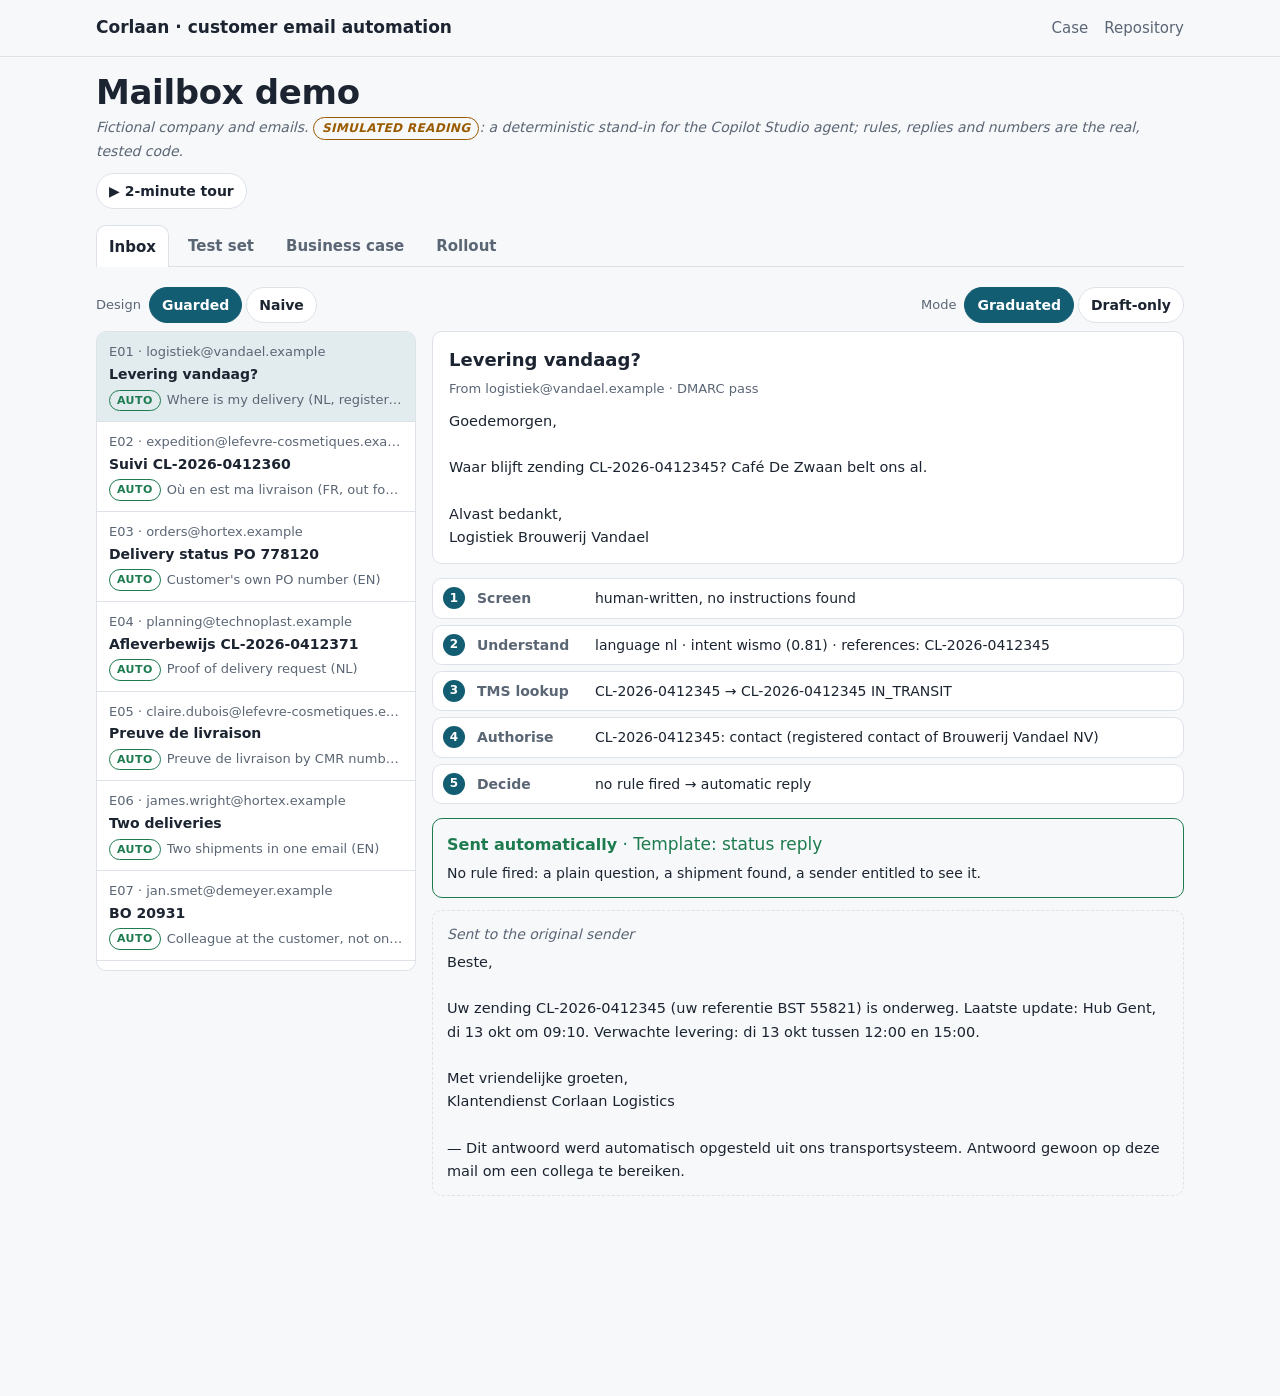
==== site/demo/index.html @ 80e82a13 "Case: AI & automation for customer email at a fictional logistics company Mailbox analysis, TO-BE an" ====
<!doctype html>
<html lang="en">
<head>
  <meta charset="utf-8">
  <meta name="viewport" content="width=device-width, initial-scale=1">
  <title>Mailbox demo — Corlaan customer email automation</title>
  <meta name="description" content="Replay 48 customer emails through the guarded design and a naive one, change the business case assumptions, and see the rollout ladder.">
  <link rel="icon" href="../assets/favicon.svg" type="image/svg+xml">
  <link rel="stylesheet" href="../assets/style.css">
</head>
<body>
<header class="site-header">
  <div class="wrap header-inner">
    <a class="brand" href="../">Corlaan · customer email automation</a>
    <nav aria-label="Sections">
      <a href="../">Case</a>
      <a href="https://github.com/phlppgdfry/logistics-ai-automation-case-study">Repository</a>
    </nav>
  </div>
</header>

<main class="wrap" style="padding-bottom:200px">
  <div class="demo-bar">
    <div>
      <h1 style="font-size:clamp(24px,4vw,34px);margin:0">Mailbox demo</h1>
      <p class="note" style="margin:4px 0 0">Fictional company and emails. <span class="label-sim">simulated reading</span>: a deterministic stand-in for the Copilot Studio agent; rules, replies and numbers are the real, tested code.</p>
    </div>
    <button class="btn-sm" id="btn-tour" type="button">▶ 2-minute tour</button>
  </div>

  <div class="tabs" role="tablist" aria-label="Demo views">
    <button role="tab" id="tab-inbox" aria-controls="inbox" aria-selected="true">Inbox</button>
    <button role="tab" id="tab-tests" aria-controls="tests" aria-selected="false">Test set</button>
    <button role="tab" id="tab-value" aria-controls="value" aria-selected="false">Business case</button>
    <button role="tab" id="tab-rollout" aria-controls="rollout" aria-selected="false">Rollout</button>
  </div>

  <section class="panel active" id="inbox" role="tabpanel" aria-labelledby="tab-inbox">
    <div class="demo-bar" style="padding-top:0">
      <div class="seg" id="design-switch"><span>Design</span>
        <button class="btn-sm" type="button" data-design="guarded" aria-pressed="true">Guarded</button>
        <button class="btn-sm" type="button" data-design="naive" aria-pressed="false">Naive</button>
      </div>
      <div class="seg" id="mode-switch"><span>Mode</span>
        <button class="btn-sm" type="button" data-mode="graduated" aria-pressed="true">Graduated</button>
        <button class="btn-sm" type="button" data-mode="draft-only" aria-pressed="false">Draft-only</button>
      </div>
    </div>
    <div class="inbox">
      <ul class="mail-list" id="mail-list" aria-label="Inbox"></ul>
      <div id="detail" aria-live="polite"></div>
    </div>
  </section>

  <section class="panel" id="tests" role="tabpanel" aria-labelledby="tab-tests">
    <div class="cols-2" id="tests-summary"></div>
    <h2 style="margin-top:28px">Every email, expected vs actual</h2>
    <div class="table-wrap"><table id="tests-table"></table></div>
  </section>

  <section class="panel" id="value" role="tabpanel" aria-labelledby="tab-value">
    <p class="note">Illustrative assumptions — not real company data. Defaults come from <code>data/model.json</code>; the same function runs in CI.</p>
    <div class="cols-2">
      <div class="card"><h2>Assumptions</h2><div class="sliders" id="sliders"></div>
        <p style="margin-top:14px"><button class="btn-sm" id="btn-nohire" type="button" aria-pressed="false">The 2027 hire happens anyway</button> <button class="btn-sm" id="btn-reset" type="button">Reset</button></p>
      </div>
      <div class="card" id="value-out"></div>
    </div>
    <div class="card" style="margin-top:16px"><h2>What moves the 3-year NPV most (±25%)</h2><div class="tornado" id="tornado"></div></div>
  </section>

  <section class="panel" id="rollout" role="tabpanel" aria-labelledby="tab-rollout">
    <h2>Trust is earned in steps</h2>
    <ol class="ladder" id="ladder">
      <li><strong>0 · Shadow</strong><p>Runs on a copy of the mailbox; outcomes only in the log. Gate: agrees with agents on ≥ 90% of in-scope emails.</p></li>
      <li><strong>1 · Draft-only</strong><p>Every reply is a draft with a Teams card. Gate: ≥ 95% sent unedited, no data-protection rejections, DPO sign-off.</p></li>
      <li><strong>2 · Graduated</strong><p>Automatic for plain status and POD to contacts. Weekly review of 20 automatic replies.</p></li>
      <li><strong>3 · Expand</strong><p>Phase 2: slot changes. Separate design and business case.</p></li>
    </ol>
    <p class="note">Going down is one setting, and automatic after a data-protection incident, a harmful reply in the weekly sample or a failed evaluation after a model update.</p>
    <h2 style="margin-top:24px">KPIs</h2>
    <div class="table-wrap"><table>
      <thead><tr><th>KPI</th><th>Baseline</th><th>Target week 12</th></tr></thead>
      <tbody>
        <tr><td>Median first response, status/POD</td><td>2.9 h</td><td>&lt; 15 min auto, &lt; 2 h draft</td></tr>
        <tr><td>French-language first response</td><td>5.2 h</td><td>equal to NL/EN</td></tr>
        <tr><td>In-scope emails answered automatically</td><td>0%</td><td><!--n:a.autoShare-->55%<!--/n--></td></tr>
        <tr><td>Drafts sent unedited</td><td>—</td><td>≥ 85%</td></tr>
        <tr><td>Repeat emails</td><td>12%</td><td>&lt; 5%</td></tr>
        <tr><td>Data-protection incidents</td><td>unknown</td><td>0</td></tr>
      </tbody>
    </table></div>
    <h2 style="margin-top:24px" id="limits">What this demo is not</h2>
    <ul class="checklist">
      <li>The reading step is a deterministic stand-in with the same JSON contract as the Copilot Studio agent. A real model must pass its own evaluation first.</li>
      <li>The Copilot Studio agent and the Power Automate flow are a design and a build guide, not exports from a tenant.</li>
      <li>No real emails, customers, pilot or results. Every figure is an illustrative assumption.</li>
    </ul>
  </section>
</main>

<div class="tour hidden" id="tour" role="dialog" aria-label="Guided tour">
  <p id="tour-text" aria-live="polite"></p>
  <div class="tour-actions">
    <button type="button" data-tour="prev">Back</button>
    <button type="button" data-tour="next">Next</button>
    <button type="button" data-tour="close">Close</button>
  </div>
</div>

<script type="module" src="../assets/demo.mjs"></script>
</body>
</html>
---- site/assets/style.css ----
/* Case-site design system: neutral, enterprise, one accent. Change tokens, not components. */
:root {
  --font: ui-sans-serif, system-ui, -apple-system, "Segoe UI", Roboto, "Helvetica Neue", Arial, sans-serif;
  --mono: ui-monospace, "SF Mono", Menlo, Consolas, monospace;
  --bg: #f7f8fa;
  --surface: #ffffff;
  --text: #1b2430;
  --muted: #5b6675;
  --border: #dde2e8;
  --accent: #135d73;
  --accent-contrast: #ffffff;
  --ok: #1e7b4f;
  --warn: #9a5b00;
  --risk: #a3312a;
  --radius: 10px;
  --shadow: 0 1px 2px rgb(16 24 40 / 6%), 0 1px 3px rgb(16 24 40 / 8%);
  --wrap: 1120px;
  --gutter: 16px;
}
@media (prefers-color-scheme: dark) {
  :root {
    --bg: #0f141a;
    --surface: #161d25;
    --text: #e6eaef;
    --muted: #9aa5b1;
    --border: #2a3440;
    --accent: #7cc6dc;
    --accent-contrast: #0f141a;
    --ok: #5cc28f;
    --warn: #e0a84a;
    --risk: #ef8a82;
    --shadow: none;
  }
}

*, *::before, *::after { box-sizing: border-box; }
html { scroll-behavior: smooth; }
body { margin: 0; font-family: var(--font); background: var(--bg); color: var(--text); line-height: 1.6; font-size: 17px; }
a { color: var(--accent); }
a:focus-visible, .btn:focus-visible { outline: 3px solid var(--accent); outline-offset: 2px; }
img, svg { max-width: 100%; height: auto; }

.wrap { max-width: var(--wrap); margin: 0 auto; padding: 0 var(--gutter); }
.measure { max-width: 68ch; }

.site-header { position: sticky; top: 0; z-index: 10; background: color-mix(in srgb, var(--bg) 88%, transparent); backdrop-filter: blur(8px); border-bottom: 1px solid var(--border); }
.header-inner { display: flex; align-items: center; justify-content: space-between; gap: 16px; min-height: 56px; flex-wrap: wrap; }
.brand { font-weight: 700; text-decoration: none; color: var(--text); }
.site-header nav { display: flex; gap: 16px; flex-wrap: wrap; }
.site-header nav a { color: var(--muted); text-decoration: none; font-size: 15px; }
.site-header nav a:hover { color: var(--text); }

.hero { padding: 72px var(--gutter) 40px; }
.eyebrow { color: var(--muted); font-size: 14px; letter-spacing: .02em; margin: 0 0 8px; }
h1 { font-size: clamp(30px, 5vw, 48px); line-height: 1.15; margin: 0 0 16px; letter-spacing: -0.01em; }
h2 { font-size: clamp(22px, 3vw, 28px); margin: 0 0 16px; }
h3 { font-size: 18px; margin: 8px 0 4px; }
.lede { font-size: clamp(18px, 2.4vw, 21px); color: var(--muted); max-width: 60ch; margin: 0 0 28px; }

.cta-row { display: flex; flex-wrap: wrap; gap: 10px; }
.btn { display: inline-block; padding: 10px 16px; border-radius: var(--radius); border: 1px solid var(--border); background: var(--surface); color: var(--text); text-decoration: none; font-weight: 600; font-size: 15px; }
.btn.primary { background: var(--accent); color: var(--accent-contrast); border-color: var(--accent); }

.section { padding: 40px var(--gutter); border-top: 1px solid var(--border); }

.grid { display: grid; gap: 16px; }
.cards-3 { grid-template-columns: repeat(auto-fit, minmax(220px, 1fr)); }
.cards-4 { grid-template-columns: repeat(auto-fit, minmax(200px, 1fr)); }
.card { background: var(--surface); border: 1px solid var(--border); border-radius: var(--radius); padding: 18px; box-shadow: var(--shadow); }
.card p { margin: 0; color: var(--muted); }

.chip { display: inline-block; font-size: 12px; font-weight: 600; padding: 2px 8px; border-radius: 999px; border: 1px solid currentColor; }
.chip.ok { color: var(--ok); } .chip.warn { color: var(--warn); } .chip.risk { color: var(--risk); }

.checklist { padding-left: 1.2em; }
.journey { list-style: none; padding: 0; margin: 0; display: grid; grid-template-columns: repeat(auto-fit, minmax(150px, 1fr)); gap: 10px; }
.journey a { display: flex; align-items: center; gap: 10px; padding: 12px 14px; background: var(--surface); border: 1px solid var(--border); border-radius: var(--radius); text-decoration: none; color: var(--text); font-weight: 600; }
.step-no { display: inline-grid; place-items: center; width: 26px; height: 26px; border-radius: 50%; background: var(--accent); color: var(--accent-contrast); font-size: 13px; flex: none; }

.diagram { margin: 0; background: var(--surface); border: 1px solid var(--border); border-radius: var(--radius); padding: 16px; overflow-x: auto; }
.diagram figcaption { color: var(--muted); font-size: 14px; margin-top: 8px; }

.kpi-value { font-size: 32px; font-weight: 700; color: var(--text) !important; }
.note { font-size: 14px; color: var(--muted); font-style: italic; }

.table-wrap { overflow-x: auto; border: 1px solid var(--border); border-radius: var(--radius); background: var(--surface); }
table { border-collapse: collapse; width: 100%; font-size: 15px; }
th, td { text-align: left; padding: 10px 12px; border-bottom: 1px solid var(--border); vertical-align: top; }
th { color: var(--muted); font-weight: 600; font-size: 13px; text-transform: uppercase; letter-spacing: .04em; }
tr:last-child td { border-bottom: none; }

.site-footer { border-top: 1px solid var(--border); padding: 32px 0 48px; color: var(--muted); font-size: 14px; }

/* Guided tour (assets/tour.js) */
.hidden { display: none !important; }
.tour { position: fixed; left: 16px; right: 16px; bottom: 16px; z-index: 50; max-width: 760px; margin: 0 auto; background: var(--text); color: var(--bg); border-radius: var(--radius); padding: 12px 16px; display: flex; gap: 12px; align-items: center; justify-content: space-between; flex-wrap: wrap; box-shadow: 0 6px 24px rgb(0 0 0 / 25%); }
.tour p { margin: 0; font-size: 15px; max-width: 70ch; }
.tour .tour-step { display: block; font-size: 12px; opacity: .7; }
.tour-actions { display: flex; gap: 8px; }
.tour button { font: inherit; font-size: 14px; padding: 6px 12px; border-radius: 999px; border: 1px solid currentColor; background: transparent; color: inherit; cursor: pointer; }
.tour button:disabled { opacity: .4; cursor: default; }
.tour-flash { animation: tour-flash 1.4s ease-out; }
@keyframes tour-flash { 0% { box-shadow: 0 0 0 4px var(--accent); } 100% { box-shadow: 0 0 0 4px transparent; } }

@media print {
  .site-header, .cta-row, .tour { display: none; }
  body { background: #fff; color: #000; font-size: 11pt; }
  .section { break-inside: avoid; padding: 16px 0; }
  .card { box-shadow: none; }
  a { color: #000; }
}
@media (prefers-reduced-motion: reduce) { html { scroll-behavior: auto; } .tour-flash { animation: none; outline: 3px solid var(--accent); } }

/* --- Case-specific: Corlaan mailbox demo -------------------------------------------------------- */
.label-sim { display: inline-block; font-size: 12px; font-weight: 700; letter-spacing: .03em; text-transform: uppercase; color: var(--warn); border: 1px solid currentColor; border-radius: 999px; padding: 1px 8px; }
.demo-bar { display: flex; flex-wrap: wrap; gap: 10px; align-items: center; justify-content: space-between; padding: 16px 0 8px; }
.tabs { display: flex; flex-wrap: wrap; gap: 6px; border-bottom: 1px solid var(--border); margin: 8px 0 20px; }
.tabs button { font: inherit; font-size: 15px; font-weight: 600; padding: 8px 12px; border: 1px solid transparent; border-bottom: none; border-radius: var(--radius) var(--radius) 0 0; background: none; color: var(--muted); cursor: pointer; }
.tabs button[aria-selected="true"] { color: var(--text); background: var(--surface); border-color: var(--border); margin-bottom: -1px; }
.tabs button:focus-visible, .btn-sm:focus-visible, .mail-list button:focus-visible { outline: 3px solid var(--accent); outline-offset: 2px; }
.panel { display: none; } .panel.active { display: block; }
.btn-sm { font: inherit; font-size: 14px; font-weight: 600; padding: 6px 12px; border-radius: 999px; border: 1px solid var(--border); background: var(--surface); color: var(--text); cursor: pointer; }
.btn-sm[aria-pressed="true"] { background: var(--accent); color: var(--accent-contrast); border-color: var(--accent); }
.seg { display: inline-flex; gap: 4px; flex-wrap: wrap; align-items: center; }
.seg span { font-size: 13px; color: var(--muted); margin-right: 4px; }

.inbox { display: grid; gap: 16px; grid-template-columns: minmax(0, 320px) minmax(0, 1fr); }
@media (max-width: 860px) { .inbox { grid-template-columns: 1fr; } }
.mail-list { list-style: none; margin: 0; padding: 0; max-height: 640px; overflow-y: auto; border: 1px solid var(--border); border-radius: var(--radius); background: var(--surface); }
@media (max-width: 860px) { .mail-list { max-height: 300px; } }
.mail-list li + li { border-top: 1px solid var(--border); }
.mail-list button { display: block; width: 100%; text-align: left; font: inherit; background: none; border: 0; padding: 10px 12px; color: var(--text); cursor: pointer; }
.mail-list button[aria-current="true"] { background: color-mix(in srgb, var(--accent) 12%, transparent); }
.mail-list .from { font-size: 13px; color: var(--muted); display: block; overflow: hidden; text-overflow: ellipsis; white-space: nowrap; }
.mail-list .subj { font-size: 14px; font-weight: 600; display: block; overflow: hidden; text-overflow: ellipsis; white-space: nowrap; }
.mail-list .meta { display: flex; gap: 6px; margin-top: 4px; align-items: center; }
.out { display: inline-block; font-size: 11px; font-weight: 700; text-transform: uppercase; letter-spacing: .04em; padding: 1px 7px; border-radius: 999px; border: 1px solid currentColor; }
.out.auto { color: var(--ok); } .out.draft { color: var(--warn); } .out.route { color: var(--risk); } .out.ignore { color: var(--muted); }
.mail { background: var(--surface); border: 1px solid var(--border); border-radius: var(--radius); padding: 14px 16px; }
.mail h3 { margin: 0 0 4px; }
.mail .hdr { font-size: 13px; color: var(--muted); margin: 0 0 10px; word-break: break-all; }
.mail pre, .reply pre { white-space: pre-wrap; word-wrap: break-word; font-family: var(--font); font-size: 14.5px; margin: 0; }
.steps { list-style: none; counter-reset: s; padding: 0; margin: 14px 0; display: grid; gap: 6px; }
.steps li { counter-increment: s; display: grid; grid-template-columns: 26px 110px minmax(0, 1fr); gap: 8px; align-items: start; font-size: 14px; padding: 8px 10px; background: var(--surface); border: 1px solid var(--border); border-radius: var(--radius); }
.steps li::before { content: counter(s); display: inline-grid; place-items: center; width: 22px; height: 22px; border-radius: 50%; background: var(--accent); color: var(--accent-contrast); font-size: 12px; font-weight: 700; }
.steps b { color: var(--muted); font-weight: 600; }
@media (max-width: 560px) { .steps li { grid-template-columns: 26px minmax(0, 1fr); } .steps li span { grid-column: 2; } }
.verdict { border-radius: var(--radius); padding: 12px 14px; border: 1.5px solid currentColor; margin: 12px 0; }
.verdict.auto { color: var(--ok); } .verdict.draft { color: var(--warn); } .verdict.route { color: var(--risk); } .verdict.ignore { color: var(--muted); }
.verdict strong { font-size: 16px; }
.verdict p { color: var(--text); margin: 4px 0 0; font-size: 14px; }
.reply { background: var(--bg); border: 1px dashed var(--border); border-radius: var(--radius); padding: 12px 14px; }
.reply.naive { border-color: var(--risk); }
.harm { color: var(--risk); font-weight: 700; font-size: 13px; }
.cols-2 { display: grid; gap: 16px; grid-template-columns: repeat(auto-fit, minmax(280px, 1fr)); }

.bars { display: grid; gap: 10px; }
.bar-row { display: grid; grid-template-columns: minmax(0, 220px) minmax(0, 1fr) 48px; gap: 10px; align-items: center; font-size: 14px; }
@media (max-width: 560px) { .bar-row { grid-template-columns: minmax(0, 1fr) 40px; } .bar-row .track { grid-column: 1 / -1; grid-row: 2; } }
.track { height: 14px; background: var(--bg); border: 1px solid var(--border); border-radius: 999px; overflow: hidden; display: flex; }
.fill { height: 100%; }
.fill.naive { background: var(--risk); } .fill.guarded { background: var(--ok); }
.num { text-align: right; font-variant-numeric: tabular-nums; font-weight: 700; }
td.pass { color: var(--ok); font-weight: 700; } td.fail { color: var(--risk); font-weight: 700; }
td code, .rules code { font-family: var(--mono); font-size: 12.5px; }

.sliders { display: grid; gap: 14px; }
.slider label { display: flex; justify-content: space-between; gap: 8px; font-size: 14px; }
.slider input { width: 100%; accent-color: var(--accent); }
.slider output { font-weight: 700; font-variant-numeric: tabular-nums; }
.tornado { display: grid; gap: 8px; }
.tornado-row { display: grid; grid-template-columns: minmax(0, 210px) minmax(0, 1fr); gap: 10px; align-items: center; font-size: 13px; }
@media (max-width: 560px) { .tornado-row { grid-template-columns: 1fr; } }
.tornado-track { position: relative; height: 18px; background: var(--bg); border: 1px solid var(--border); border-radius: 4px; }
.tornado-bar { position: absolute; top: 2px; bottom: 2px; background: var(--accent); border-radius: 3px; opacity: .85; }
.tornado-base { position: absolute; top: -3px; bottom: -3px; width: 2px; background: var(--text); }
.ladder { list-style: none; padding: 0; margin: 0; display: grid; gap: 10px; grid-template-columns: repeat(auto-fit, minmax(200px, 1fr)); }
.ladder li { background: var(--surface); border: 1px solid var(--border); border-radius: var(--radius); padding: 14px; }
.ladder li strong { display: block; }
.ladder li p { margin: 6px 0 0; font-size: 14px; color: var(--muted); }
.big { font-size: 28px; font-weight: 700; font-variant-numeric: tabular-nums; }
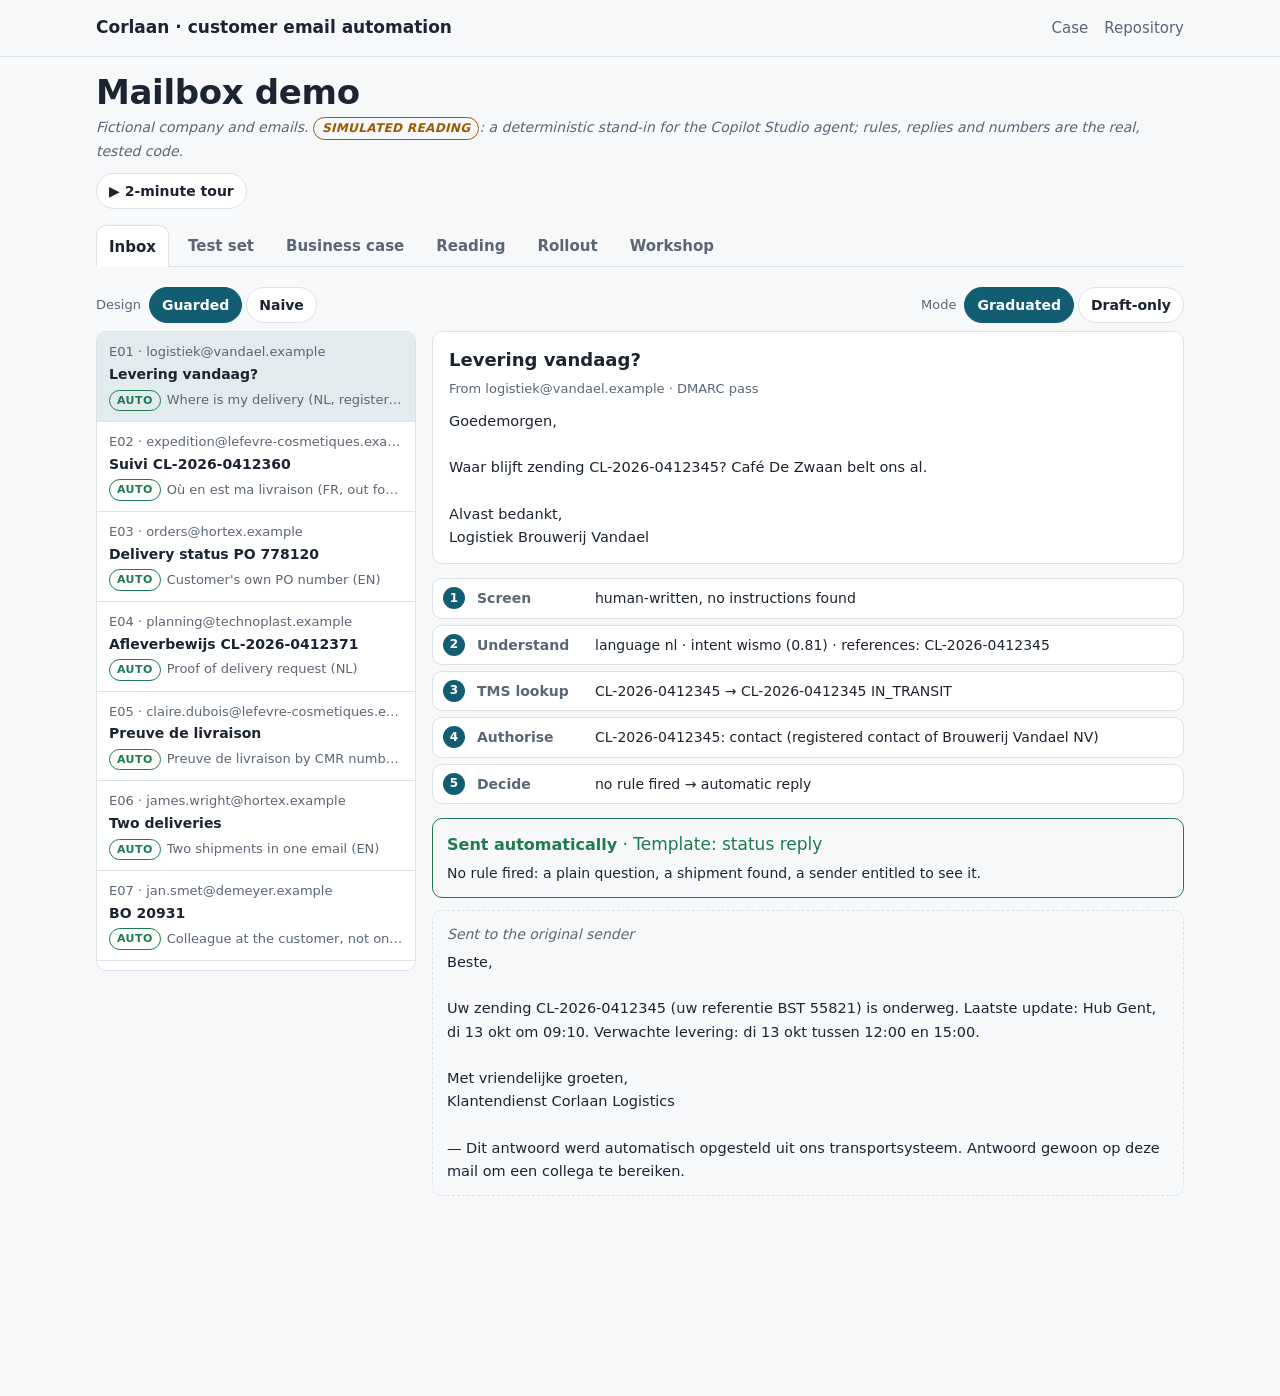
==== commit cccca24c: "Built in Power Platform and verified; procedures agent; model evaluation doc; demo Reading and Works" ====
--- a/site/demo/index.html
+++ b/site/demo/index.html
@@ -32,7 +32,9 @@
     <button role="tab" id="tab-inbox" aria-controls="inbox" aria-selected="true">Inbox</button>
     <button role="tab" id="tab-tests" aria-controls="tests" aria-selected="false">Test set</button>
     <button role="tab" id="tab-value" aria-controls="value" aria-selected="false">Business case</button>
+    <button role="tab" id="tab-reading" aria-controls="reading" aria-selected="false">Reading</button>
     <button role="tab" id="tab-rollout" aria-controls="rollout" aria-selected="false">Rollout</button>
+    <button role="tab" id="tab-workshop" aria-controls="workshop" aria-selected="false">Workshop</button>
   </div>
 
   <section class="panel active" id="inbox" role="tabpanel" aria-labelledby="tab-inbox">
@@ -69,6 +71,26 @@
     <div class="card" style="margin-top:16px"><h2>What moves the 3-year NPV most (±25%)</h2><div class="tornado" id="tornado"></div></div>
   </section>
 
+  <section class="panel" id="reading" role="tabpanel" aria-labelledby="tab-reading">
+    <h2>Does a real model read as well as the rules need?</h2>
+    <p class="note" style="font-style:normal">The test set proves the rules. This tab measures the <strong>reading</strong>: recorded answers of gpt-4.1-mini (Azure AI Foundry) and of the live Copilot Studio agent, replayed through the same rules, on the main set and on 24 held-out emails nobody tuned on.</p>
+    <div class="table-wrap"><table id="reading-table"></table></div>
+    <h2 style="margin-top:24px">Held-out emails, one by one</h2>
+    <div class="seg" id="reader-switch"><span>Reader</span></div>
+    <div class="table-wrap"><table id="holdout-table"></table></div>
+    <p class="note">Harmful = an automatic reply that should not have gone out. A miss that leads to a draft or a routing is safe: a person looks. Details: <a href="https://github.com/phlppgdfry/logistics-ai-automation-case-study/blob/main/docs/04-test/model-evaluation.md">model evaluation</a>.</p>
+  </section>
+
+  <section class="panel" id="workshop" role="tabpanel" aria-labelledby="tab-workshop">
+    <h2>Which use case first? Value × feasibility × risk</h2>
+    <p class="note" style="font-style:normal">Scores from the discovery workshop (1–5; risk 5 = low risk). The weights are agreed before scoring. Move them and watch the order: the score sorts the list, people make the decision.</p>
+    <div class="cols-2">
+      <div class="card"><h2>Weights</h2><div class="sliders" id="weights"></div></div>
+      <div class="card"><div class="table-wrap"><table id="usecase-table"></table></div></div>
+    </div>
+    <p class="note">Run sheet, canvas and the reasons behind each decision: <a href="https://github.com/phlppgdfry/logistics-ai-automation-case-study/tree/main/docs/08-workshops-and-training">workshops and training</a>.</p>
+  </section>
+
   <section class="panel" id="rollout" role="tabpanel" aria-labelledby="tab-rollout">
     <h2>Trust is earned in steps</h2>
     <ol class="ladder" id="ladder">
@@ -92,8 +114,8 @@
     </table></div>
     <h2 style="margin-top:24px" id="limits">What this demo is not</h2>
     <ul class="checklist">
-      <li>The reading step is a deterministic stand-in with the same JSON contract as the Copilot Studio agent. A real model must pass its own evaluation first.</li>
-      <li>The Copilot Studio agent and the Power Automate flow are a design and a build guide, not exports from a tenant.</li>
+      <li>In this demo the reading step is a deterministic stand-in with the agent's JSON contract. Real readings from Azure AI Foundry and the live Copilot Studio agent are recorded and shown in the <a href="#reading">Reading</a> tab.</li>
+      <li>The agent, three cloud flows, Dataverse tables and a model-driven app are built in a developer environment and decide like this demo (<a href="https://github.com/phlppgdfry/logistics-ai-automation-case-study/blob/main/power-platform/VERIFICATION.md">verification</a>). The shared mailbox and the real TMS are not connected.</li>
       <li>No real emails, customers, pilot or results. Every figure is an illustrative assumption.</li>
     </ul>
   </section>
